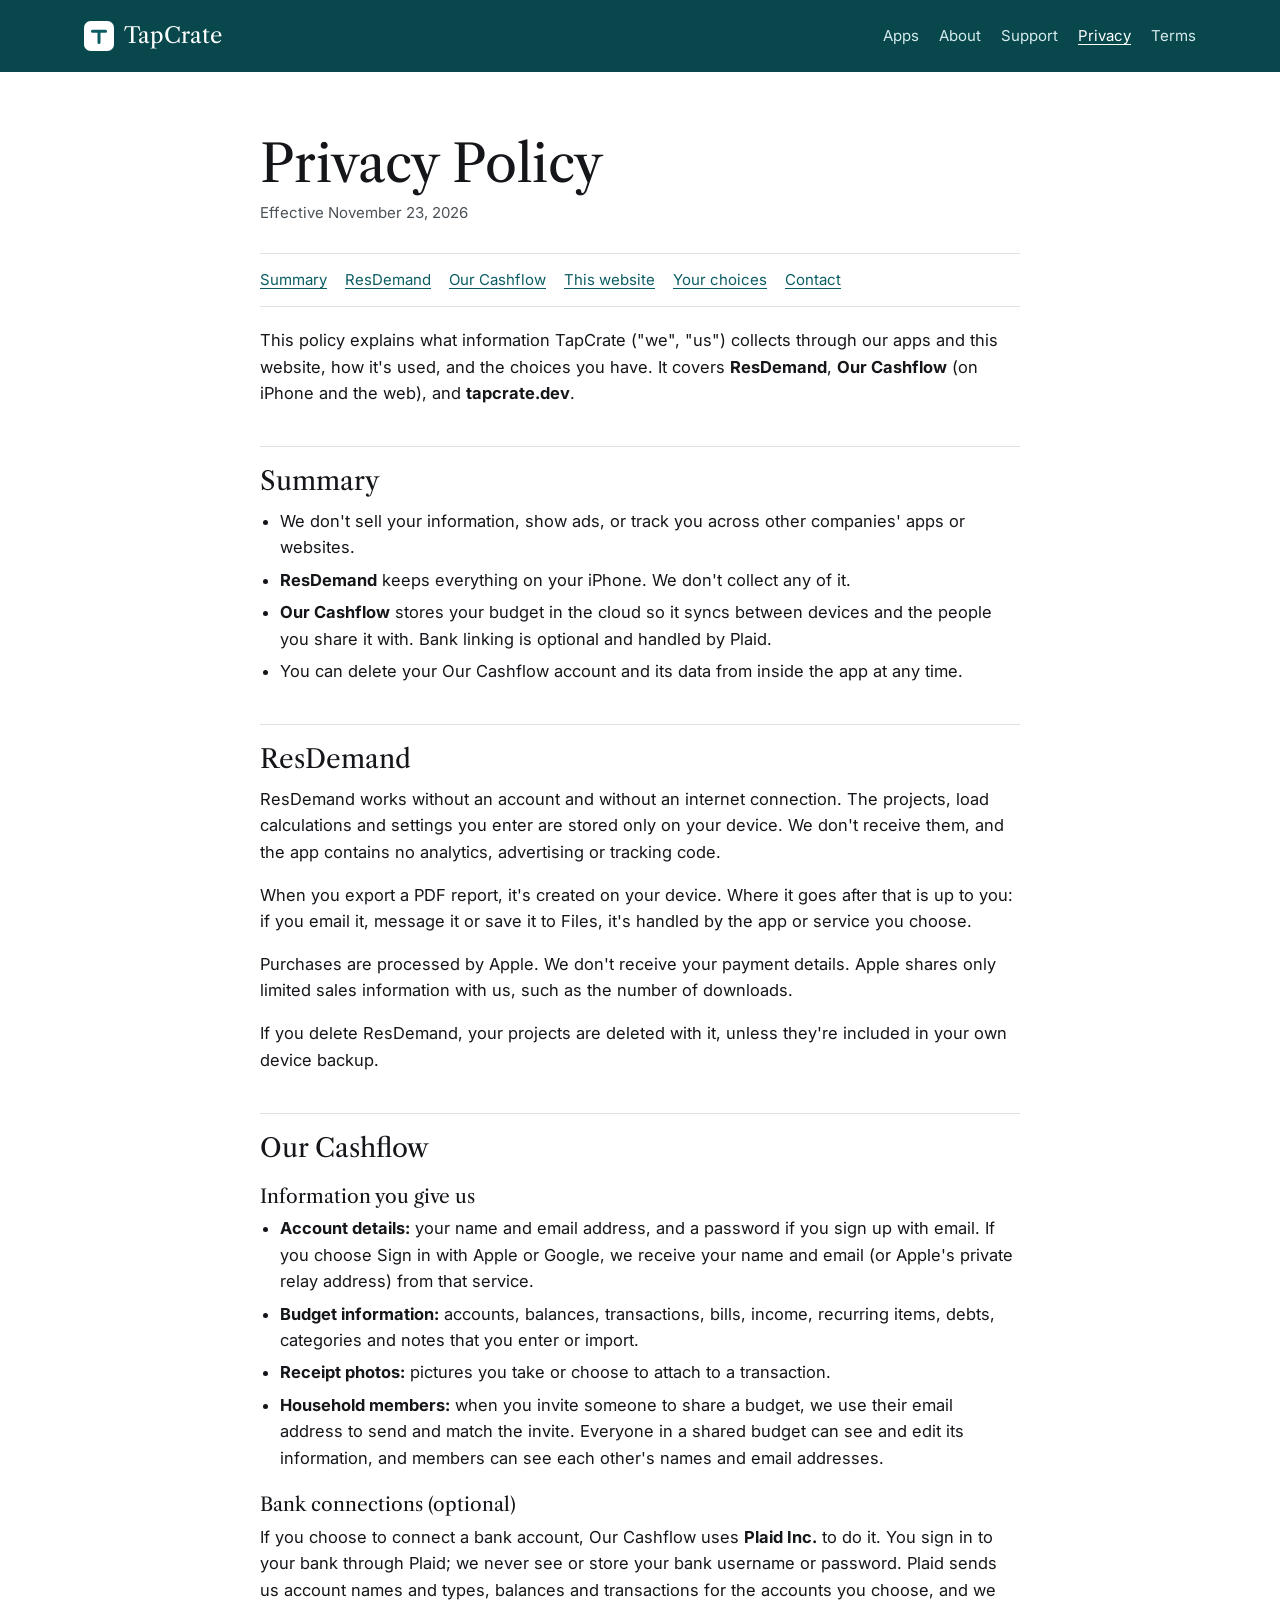
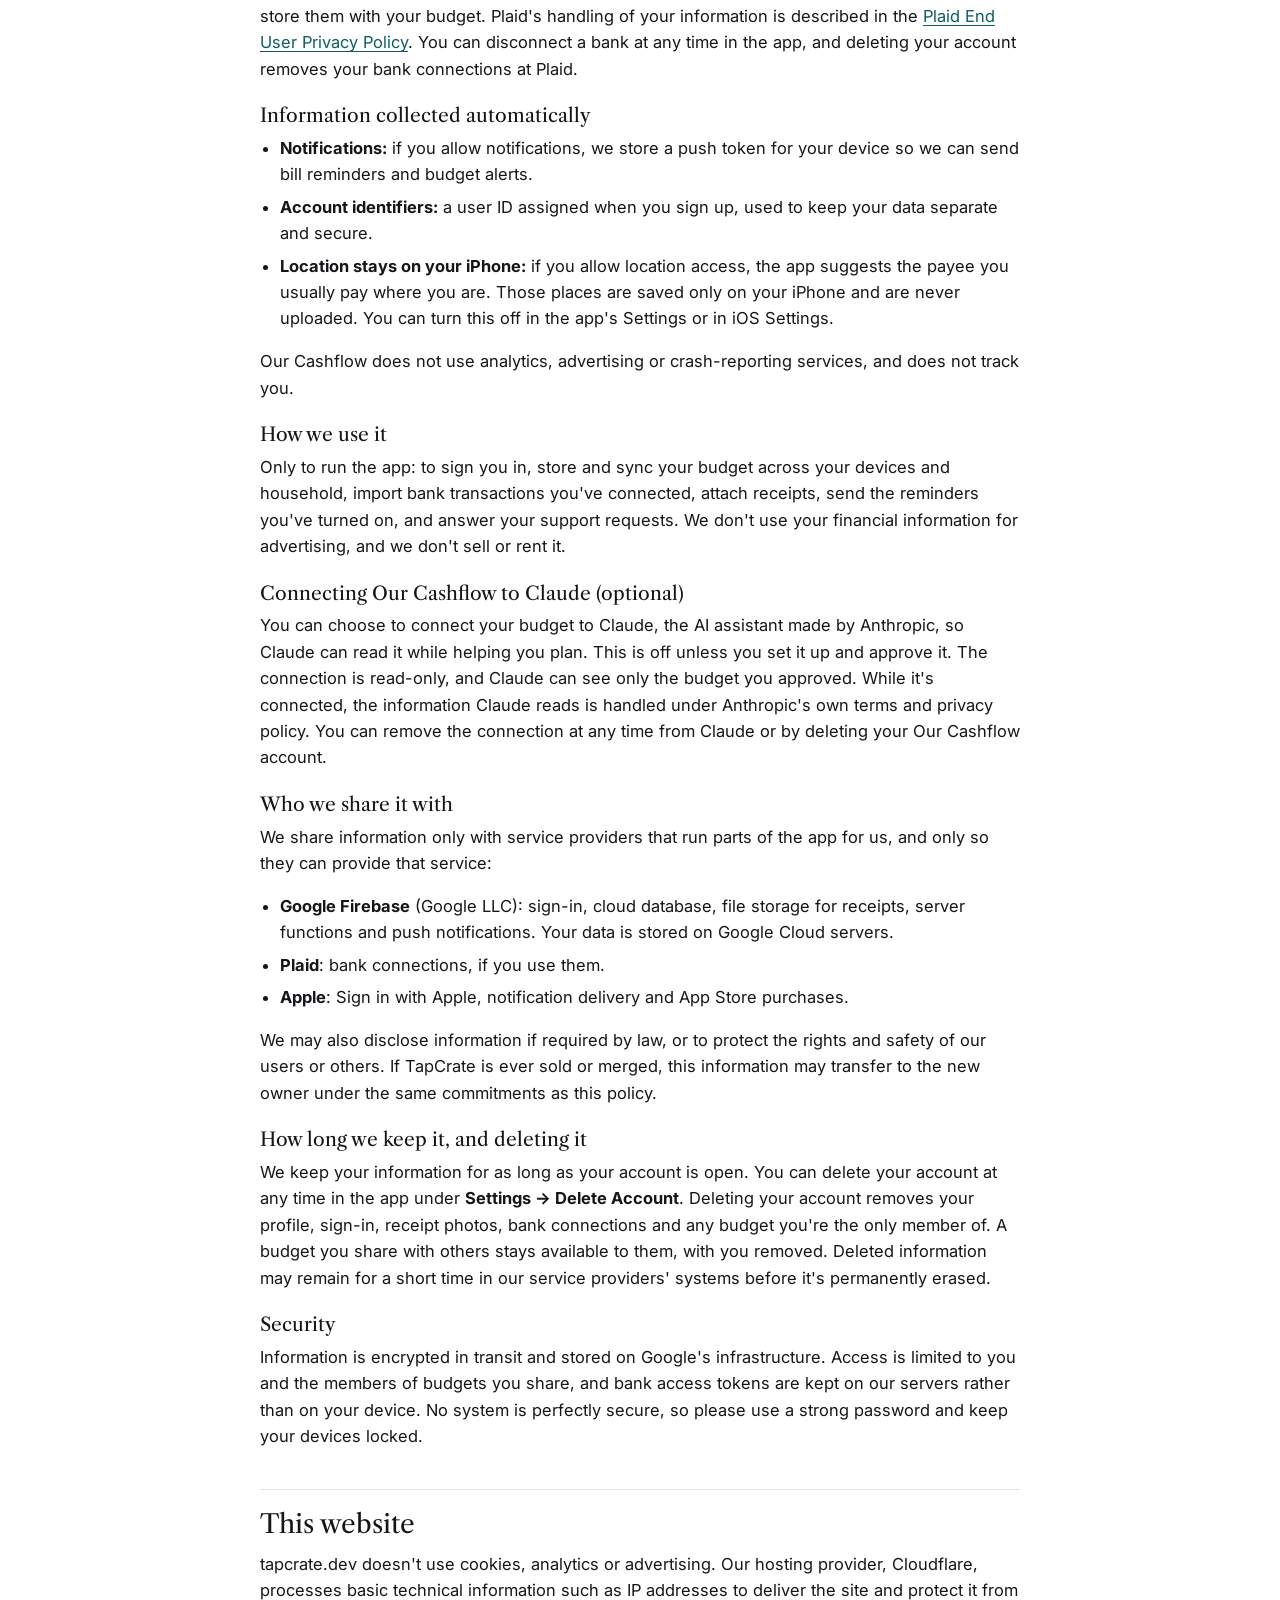
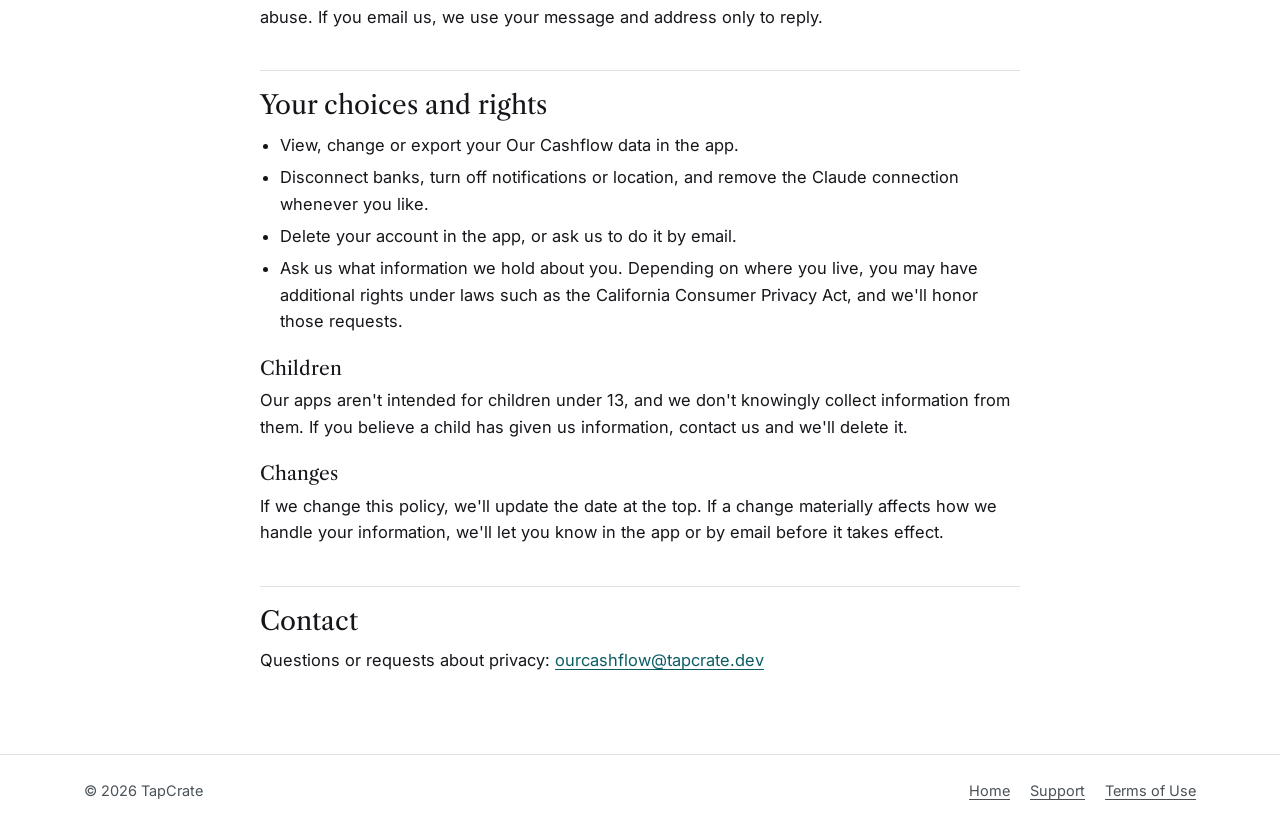
==== privacy.html @ 1190f865 "Add TapCrate website Home page with ResDemand and Our Cashflow, support page, privacy policy and ter" ====
<!DOCTYPE html>
<html lang="en">
<head>
<meta charset="utf-8">
<meta name="viewport" content="width=device-width, initial-scale=1">
<title>Privacy Policy · TapCrate</title>
<link rel="icon" href="data:image/svg+xml,%3Csvg xmlns='http://www.w3.org/2000/svg' viewBox='0 0 32 32'%3E%3Crect width='32' height='32' rx='7' fill='%230b5d63'/%3E%3Cpath d='M9 11h14M16 11v12' stroke='white' stroke-width='3.2' stroke-linecap='round'/%3E%3C/svg%3E">
<link rel="preconnect" href="https://fonts.googleapis.com"><link rel="preconnect" href="https://fonts.gstatic.com" crossorigin>
<link href="https://fonts.googleapis.com/css2?family=Inter:wght@400;600&family=Libre+Caslon+Text&display=swap" rel="stylesheet">
<link rel="stylesheet" href="style.css">
</head>
<body>
<header class="top"><div class="wrap">
  <a class="brand" href="index.html"><svg viewBox="0 0 32 32" aria-hidden="true"><rect width="32" height="32" rx="7" fill="#fff"/><path d="M9 11h14M16 11v12" stroke="#0b5d63" stroke-width="3.2" stroke-linecap="round"/></svg>TapCrate</a>
  <nav aria-label="Main"><a href="index.html#apps">Apps</a><a href="index.html#about">About</a><a href="support.html">Support</a><a href="privacy.html" aria-current="page">Privacy</a><a href="terms.html">Terms</a></nav>
</div></header>

<main class="band"><article class="doc">
  <h1>Privacy Policy</h1>
  <p class="meta">Effective November 23, 2026</p>
  <nav class="toc" aria-label="On this page"><a href="#summary">Summary</a><a href="#resdemand">ResDemand</a><a href="#our-cashflow">Our Cashflow</a><a href="#website">This website</a><a href="#rights">Your choices</a><a href="#contact">Contact</a></nav>

  <p style="margin-top:20px">This policy explains what information TapCrate ("we", "us") collects through our apps and this website, how it's used, and the choices you have. It covers <strong>ResDemand</strong>, <strong>Our Cashflow</strong> (on iPhone and the web), and <strong>tapcrate.dev</strong>.</p>

  <h2 id="summary">Summary</h2>
  <ul>
    <li>We don't sell your information, show ads, or track you across other companies' apps or websites.</li>
    <li><strong>ResDemand</strong> keeps everything on your iPhone. We don't collect any of it.</li>
    <li><strong>Our Cashflow</strong> stores your budget in the cloud so it syncs between devices and the people you share it with. Bank linking is optional and handled by Plaid.</li>
    <li>You can delete your Our Cashflow account and its data from inside the app at any time.</li>
  </ul>

  <h2 id="resdemand">ResDemand</h2>
  <p>ResDemand works without an account and without an internet connection. The projects, load calculations and settings you enter are stored only on your device. We don't receive them, and the app contains no analytics, advertising or tracking code.</p>
  <p>When you export a PDF report, it's created on your device. Where it goes after that is up to you: if you email it, message it or save it to Files, it's handled by the app or service you choose.</p>
  <p>Purchases are processed by Apple. We don't receive your payment details. Apple shares only limited sales information with us, such as the number of downloads.</p>
  <p>If you delete ResDemand, your projects are deleted with it, unless they're included in your own device backup.</p>

  <h2 id="our-cashflow">Our Cashflow</h2>
  <h3>Information you give us</h3>
  <ul>
    <li><strong>Account details:</strong> your name and email address, and a password if you sign up with email. If you choose Sign in with Apple or Google, we receive your name and email (or Apple's private relay address) from that service.</li>
    <li><strong>Budget information:</strong> accounts, balances, transactions, bills, income, recurring items, debts, categories and notes that you enter or import.</li>
    <li><strong>Receipt photos:</strong> pictures you take or choose to attach to a transaction.</li>
    <li><strong>Household members:</strong> when you invite someone to share a budget, we use their email address to send and match the invite. Everyone in a shared budget can see and edit its information, and members can see each other's names and email addresses.</li>
  </ul>

  <h3>Bank connections (optional)</h3>
  <p>If you choose to connect a bank account, Our Cashflow uses <strong>Plaid Inc.</strong> to do it. You sign in to your bank through Plaid; we never see or store your bank username or password. Plaid sends us account names and types, balances and transactions for the accounts you choose, and we store them with your budget. Plaid's handling of your information is described in the <a href="https://plaid.com/legal/#end-user-privacy-policy">Plaid End User Privacy Policy</a>. You can disconnect a bank at any time in the app, and deleting your account removes your bank connections at Plaid.</p>

  <h3>Information collected automatically</h3>
  <ul>
    <li><strong>Notifications:</strong> if you allow notifications, we store a push token for your device so we can send bill reminders and budget alerts.</li>
    <li><strong>Account identifiers:</strong> a user ID assigned when you sign up, used to keep your data separate and secure.</li>
    <li><strong>Location stays on your iPhone:</strong> if you allow location access, the app suggests the payee you usually pay where you are. Those places are saved only on your iPhone and are never uploaded. You can turn this off in the app's Settings or in iOS Settings.</li>
  </ul>
  <p>Our Cashflow does not use analytics, advertising or crash-reporting services, and does not track you.</p>

  <h3>How we use it</h3>
  <p>Only to run the app: to sign you in, store and sync your budget across your devices and household, import bank transactions you've connected, attach receipts, send the reminders you've turned on, and answer your support requests. We don't use your financial information for advertising, and we don't sell or rent it.</p>

  <h3>Connecting Our Cashflow to Claude (optional)</h3>
  <p>You can choose to connect your budget to Claude, the AI assistant made by Anthropic, so Claude can read it while helping you plan. This is off unless you set it up and approve it. The connection is read-only, and Claude can see only the budget you approved. While it's connected, the information Claude reads is handled under Anthropic's own terms and privacy policy. You can remove the connection at any time from Claude or by deleting your Our Cashflow account.</p>

  <h3>Who we share it with</h3>
  <p>We share information only with service providers that run parts of the app for us, and only so they can provide that service:</p>
  <ul>
    <li><strong>Google Firebase</strong> (Google LLC): sign-in, cloud database, file storage for receipts, server functions and push notifications. Your data is stored on Google Cloud servers.</li>
    <li><strong>Plaid</strong>: bank connections, if you use them.</li>
    <li><strong>Apple</strong>: Sign in with Apple, notification delivery and App Store purchases.</li>
  </ul>
  <p>We may also disclose information if required by law, or to protect the rights and safety of our users or others. If TapCrate is ever sold or merged, this information may transfer to the new owner under the same commitments as this policy.</p>

  <h3>How long we keep it, and deleting it</h3>
  <p>We keep your information for as long as your account is open. You can delete your account at any time in the app under <strong>Settings → Delete Account</strong>. Deleting your account removes your profile, sign-in, receipt photos, bank connections and any budget you're the only member of. A budget you share with others stays available to them, with you removed. Deleted information may remain for a short time in our service providers' systems before it's permanently erased.</p>

  <h3>Security</h3>
  <p>Information is encrypted in transit and stored on Google's infrastructure. Access is limited to you and the members of budgets you share, and bank access tokens are kept on our servers rather than on your device. No system is perfectly secure, so please use a strong password and keep your devices locked.</p>

  <h2 id="website">This website</h2>
  <p>tapcrate.dev doesn't use cookies, analytics or advertising. Our hosting provider, Cloudflare, processes basic technical information such as IP addresses to deliver the site and protect it from abuse. If you email us, we use your message and address only to reply.</p>

  <h2 id="rights">Your choices and rights</h2>
  <ul>
    <li>View, change or export your Our Cashflow data in the app.</li>
    <li>Disconnect banks, turn off notifications or location, and remove the Claude connection whenever you like.</li>
    <li>Delete your account in the app, or ask us to do it by email.</li>
    <li>Ask us what information we hold about you. Depending on where you live, you may have additional rights under laws such as the California Consumer Privacy Act, and we'll honor those requests.</li>
  </ul>

  <h3>Children</h3>
  <p>Our apps aren't intended for children under 13, and we don't knowingly collect information from them. If you believe a child has given us information, contact us and we'll delete it.</p>

  <h3>Changes</h3>
  <p>If we change this policy, we'll update the date at the top. If a change materially affects how we handle your information, we'll let you know in the app or by email before it takes effect.</p>

  <h2 id="contact">Contact</h2>
  <p>Questions or requests about privacy: <a href="mailto:ourcashflow@tapcrate.dev">ourcashflow@tapcrate.dev</a></p>
</article></main>

<footer><div class="wrap">
  <span>© 2026 TapCrate</span>
  <nav aria-label="Footer"><a href="index.html">Home</a><a href="support.html">Support</a><a href="terms.html">Terms of Use</a></nav>
</div></footer>
</body>
</html>
---- style.css ----
/*
VOICE: a small, trustworthy software studio. Calm, factual, like a well-made spec sheet.
IDEA: a printed product catalog page from a trade supplier: nameplate up top, ruled entries, fine print at the back.
PICTURE: an iPhone drawn in SVG holding the two real app icons, on a deep teal field.
COLOUR and TYPE: white ground, ink #14161a, deep teal #0b5d63, rule grey. Libre Caslon Text for titles, Inter for text.
LAYOUT: full-width teal nameplate band with title and phone; ruled app entries; about and contact; legal pages as a calm single column.
*/
:root{color-scheme:light dark;
  --bg:light-dark(#ffffff,#0d1416);--ink:light-dark(#14161a,#e7eeef);--soft:light-dark(#4a5258,#a9b6b9);
  --rule:light-dark(#dde2e4,#22302f);--teal:light-dark(#0b5d63,#5fb9bf);--field:#0b5d63;--field-deep:#08474c;
  --card:light-dark(#f5f8f8,#121d1f)}
:root[data-theme=light]{color-scheme:light}:root[data-theme=dark]{color-scheme:dark}
*{box-sizing:border-box;min-width:0}
html{scroll-padding-top:72px}
body{margin:0;background:var(--bg);color:var(--ink);font:16.5px/1.6 Inter,system-ui,-apple-system,"Segoe UI",sans-serif;overflow-x:clip}
a{color:var(--teal);text-underline-offset:3px}
a:focus-visible,button:focus-visible{outline:3px solid #7fd3d8;outline-offset:3px;border-radius:4px}
h1,h2,h3{font-family:"Libre Caslon Text",Georgia,serif;font-weight:400;line-height:1.1;text-wrap:balance;margin:0}
h1{font-size:clamp(34px,5vw,52px)}h2{font-size:clamp(28px,3.4vw,38px)}h3{font-size:24px}
p{margin:0 0 1em}
.wrap{max-width:1240px;margin:0 auto}
.band{padding:clamp(36px,5vw,72px) max(5vw,16px)}

/* header */
.top{background:var(--field-deep);color:#fff}
.top .wrap{display:flex;flex-wrap:wrap;align-items:center;justify-content:space-between;gap:8px 24px;padding:14px max(5vw,16px)}
.brand{display:flex;align-items:center;gap:10px;color:#fff;text-decoration:none;font-family:"Libre Caslon Text",Georgia,serif;font-size:22px}
.brand svg{width:30px;height:30px}
.top nav{display:flex;flex-wrap:wrap;gap:4px 20px}
.top nav a{color:#d6ecee;text-decoration:none;padding:10px 0;font-size:15px}
.top nav a:hover,.top nav a[aria-current]{color:#fff;text-decoration:underline}

/* hero */
.hero{background:var(--field);color:#fff}
.hero .wrap{display:grid;grid-template-columns:minmax(0,1.1fr) minmax(0,.9fr);gap:clamp(24px,5vw,72px);align-items:center}
.hero p{color:#d9eeef;font-size:18px;max-width:34em}
.hero h1{margin-bottom:20px}
.btns{display:flex;flex-wrap:wrap;gap:12px;margin-top:28px}
.btn{display:inline-flex;align-items:center;min-height:46px;padding:0 22px;border-radius:999px;font-weight:600;text-decoration:none;font-size:15.5px}
.btn.light{background:#fff;color:var(--field-deep)}
.btn.line{border:1.5px solid #9fd2d6;color:#fff}
.btn.solid{background:var(--teal);color:light-dark(#fff,#0d1416)}
.phone{width:100%;max-width:340px;height:auto;justify-self:center;display:block}
@media(prefers-reduced-motion:no-preference){.phone{animation:rise .9s ease-out both}@keyframes rise{from{opacity:0;transform:translateY(18px)}}}

/* apps */
.apps h2{margin-bottom:8px}
.lede{color:var(--soft);max-width:40em;margin-bottom:28px}
.app{display:grid;grid-template-columns:112px minmax(0,1fr);gap:clamp(18px,3vw,36px);padding:32px 0;border-top:1px solid var(--rule)}
.app:last-child{border-bottom:1px solid var(--rule)}
.app img{width:112px;height:112px;border-radius:26px;box-shadow:0 6px 18px rgb(0 0 0/.18)}
.app h3{margin-bottom:4px}
.status{display:inline-block;font-size:13.5px;font-weight:600;color:var(--teal);margin-bottom:12px}
.app ul{margin:0 0 18px;padding-left:1.2em;columns:2 260px;column-gap:32px}
.app li{margin-bottom:6px;break-inside:avoid}
.links{display:flex;flex-wrap:wrap;gap:10px 22px;align-items:center;font-size:15px}

/* about + contact */
.split{display:grid;grid-template-columns:minmax(0,1fr) minmax(0,1fr);gap:clamp(24px,5vw,72px)}
.about{background:var(--card)}
.facts{margin:0;display:grid;grid-template-columns:auto minmax(0,1fr);gap:10px 20px;font-size:15.5px}
.facts dt{color:var(--soft)}.facts dd{margin:0}

/* legal pages */
.doc{max-width:760px;margin:0 auto}
.doc h1{margin-bottom:8px}
.doc .meta{color:var(--soft);font-size:15px;margin-bottom:28px}
.doc h2{font-size:26px;margin:40px 0 12px;padding-top:20px;border-top:1px solid var(--rule)}
.doc h3{font-size:19px;margin:24px 0 8px}
.doc ul{padding-left:1.2em;margin:0 0 1em}.doc li{margin-bottom:6px}
.toc{display:flex;flex-wrap:wrap;gap:6px 18px;font-size:15px;padding:14px 0;border-block:1px solid var(--rule);margin-bottom:8px}
.note{background:var(--card);border-radius:10px;padding:16px 18px;font-size:15.5px}
details{border-top:1px solid var(--rule);padding:14px 0}
summary{cursor:pointer;font-weight:600;min-height:28px}
details p{margin:10px 0 0}

/* footer */
footer{border-top:1px solid var(--rule);font-size:14.5px;color:var(--soft)}
footer .wrap{display:flex;flex-wrap:wrap;justify-content:space-between;gap:10px 24px;padding:24px max(5vw,16px)}
footer nav{display:flex;flex-wrap:wrap;gap:6px 20px}
footer a{color:var(--soft)}

@media(max-width:760px){
  .hero .wrap,.split{grid-template-columns:minmax(0,1fr)}
  .phone{max-width:240px}
  .app{grid-template-columns:72px minmax(0,1fr)}
  .app img{width:72px;height:72px;border-radius:17px}
}
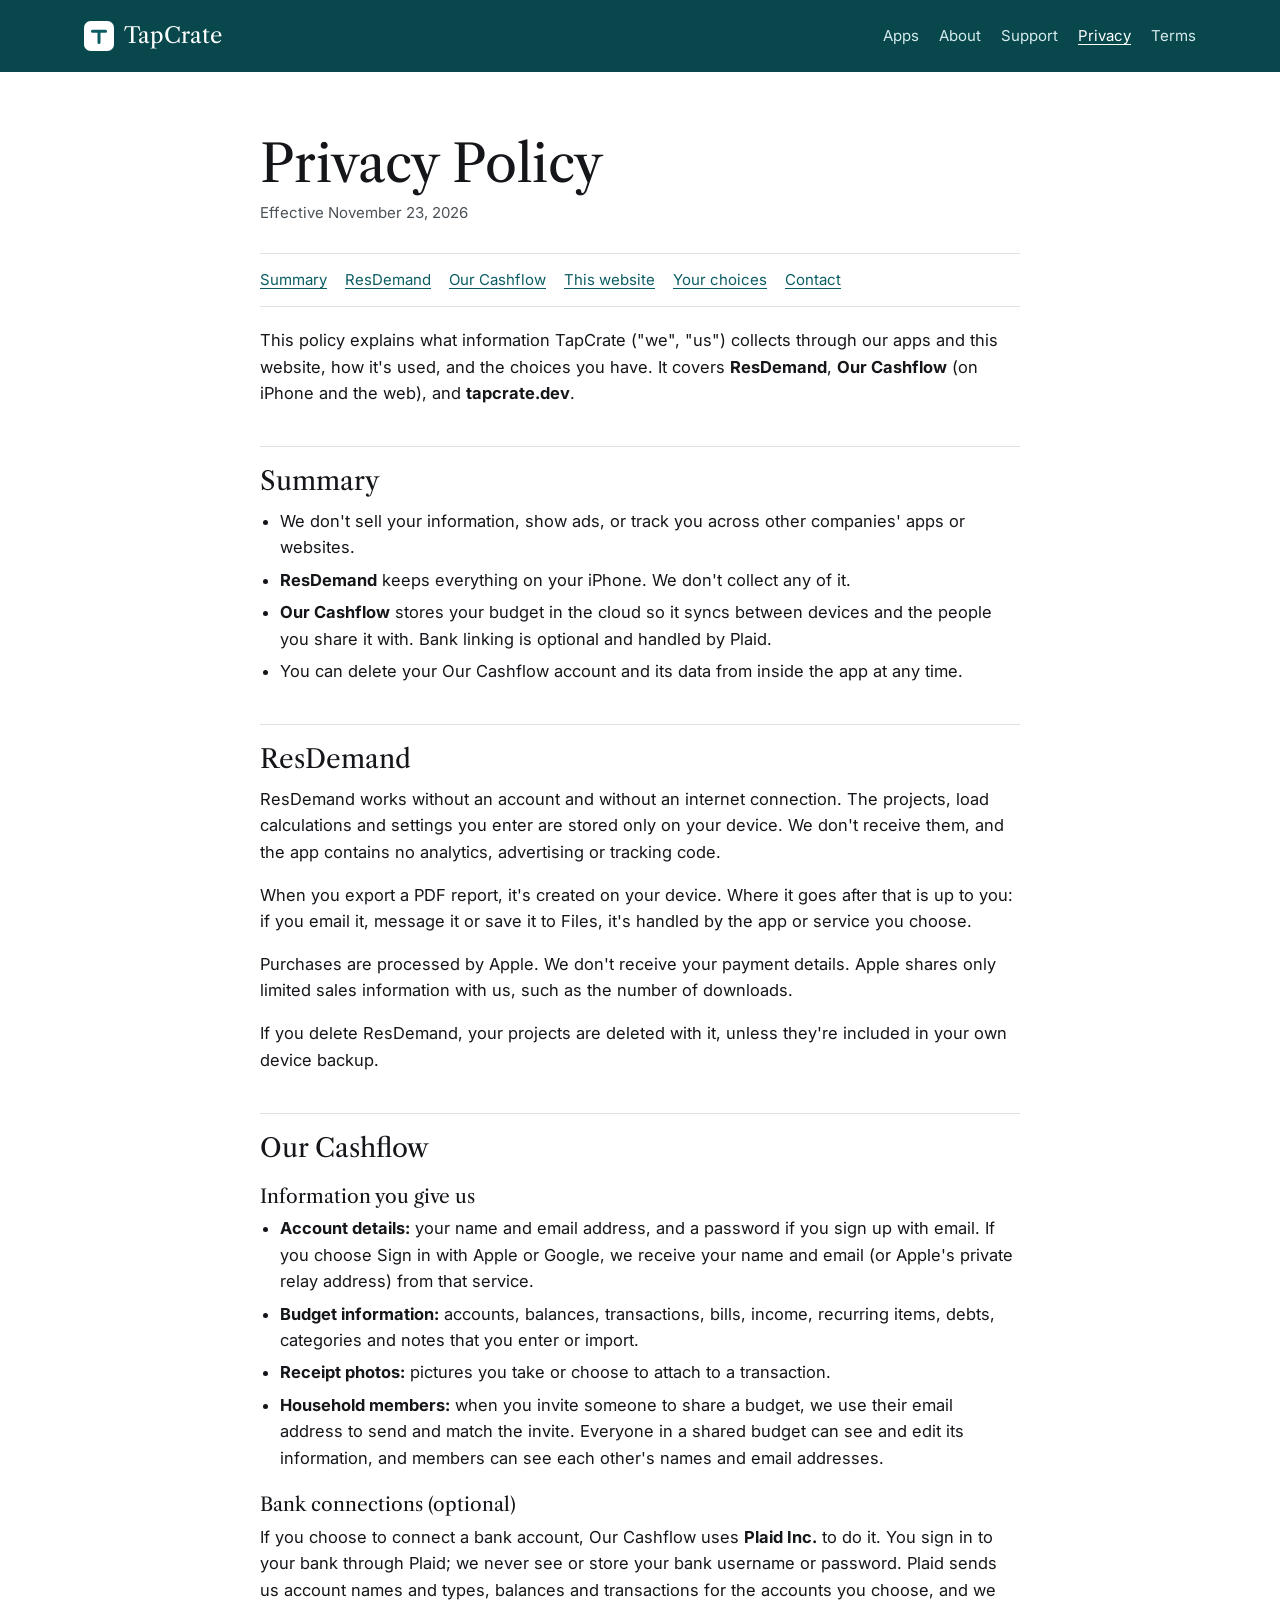
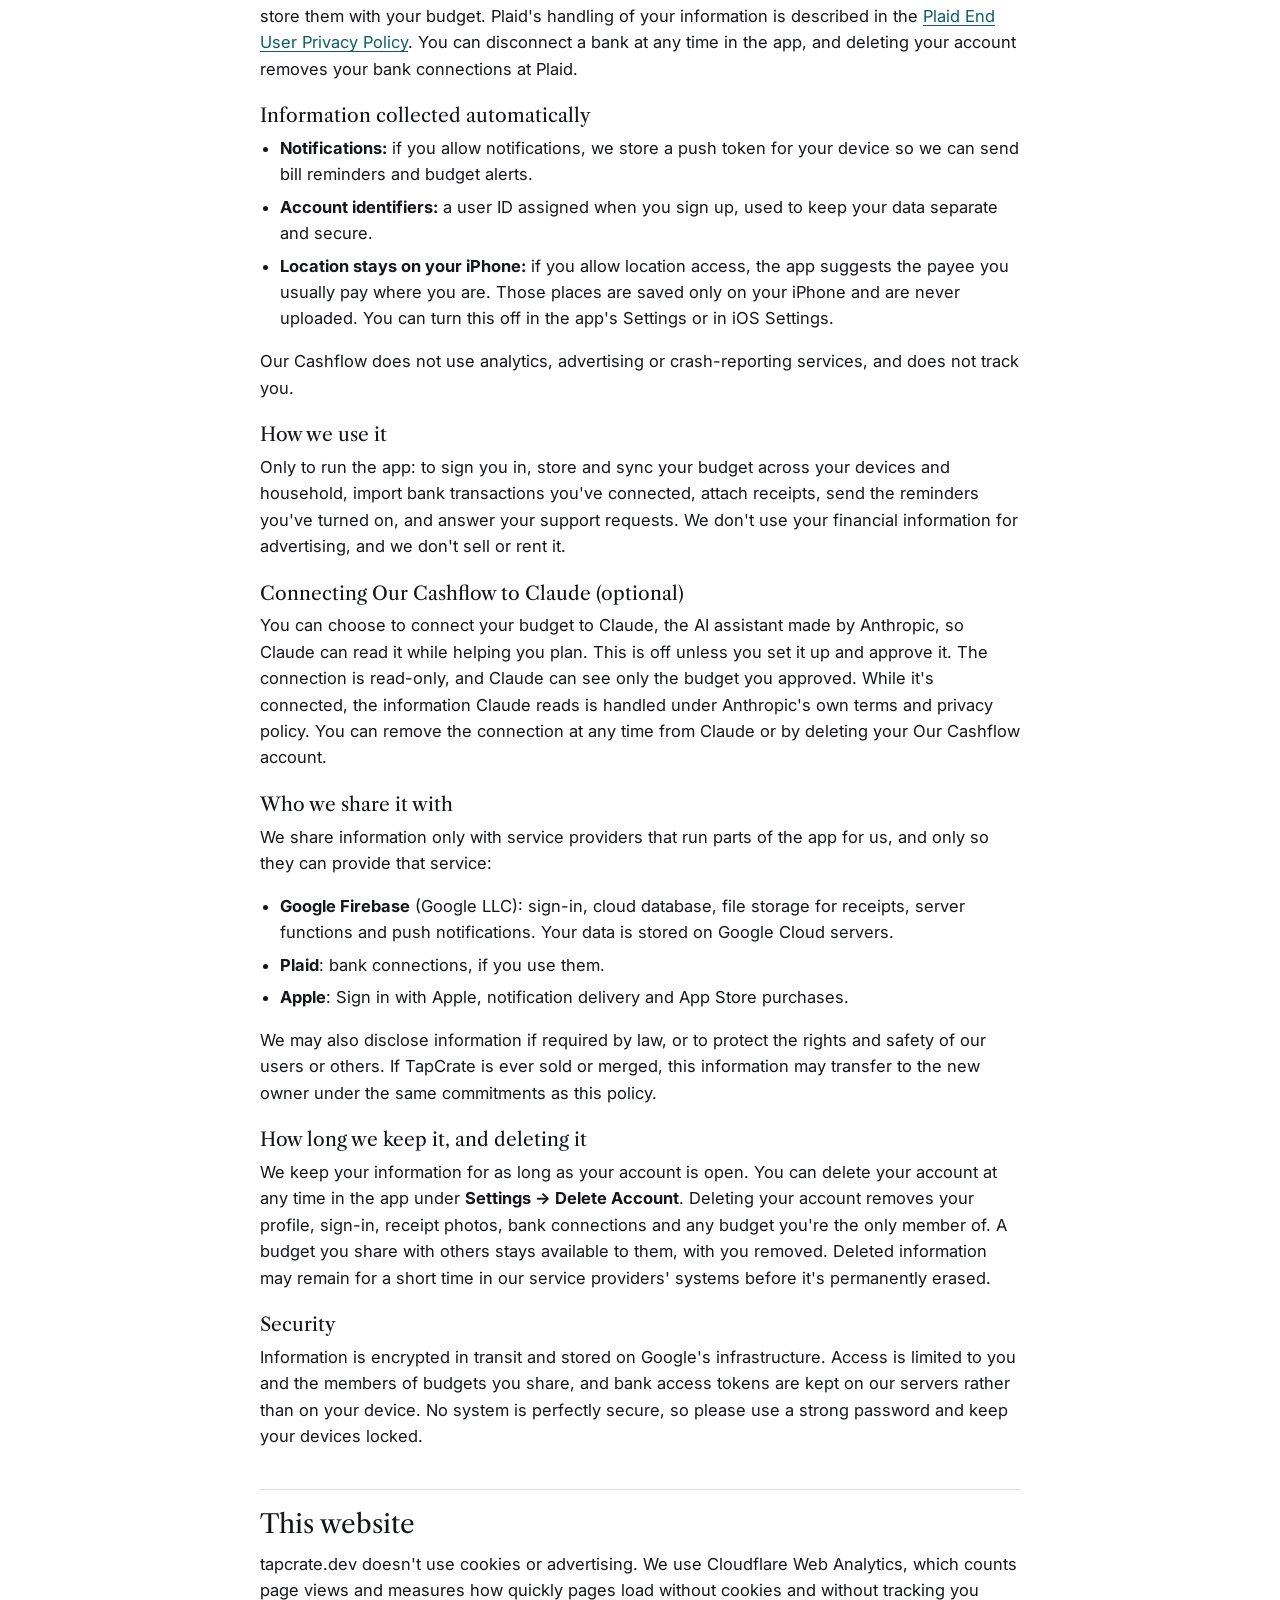
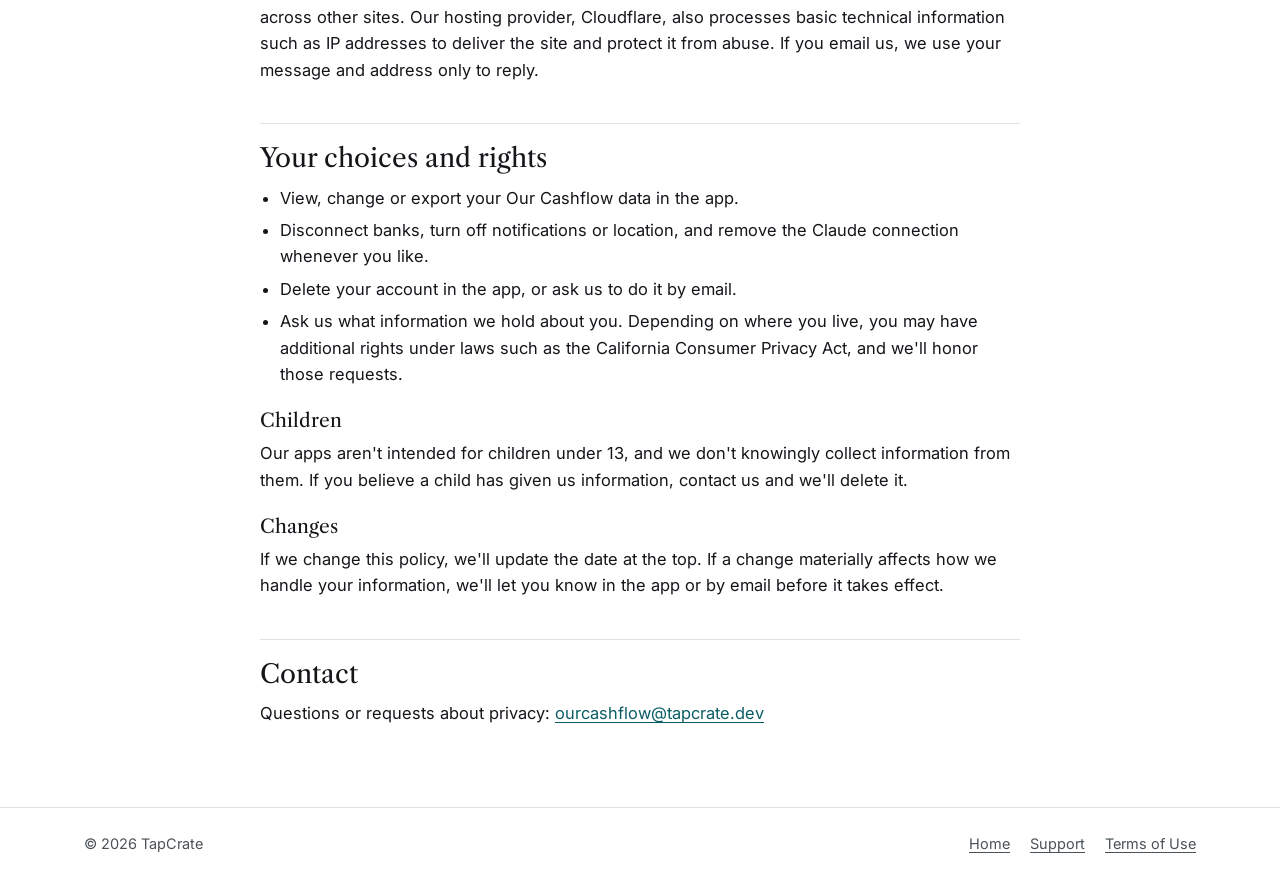
==== commit 09d92c63: "Allow Cloudflare Web Analytics Let the CSP load Cloudflare's analytics beacon, and say in the privac" ====
--- a/privacy.html
+++ b/privacy.html
@@ -78,7 +78,7 @@
   <p>Information is encrypted in transit and stored on Google's infrastructure. Access is limited to you and the members of budgets you share, and bank access tokens are kept on our servers rather than on your device. No system is perfectly secure, so please use a strong password and keep your devices locked.</p>
 
   <h2 id="website">This website</h2>
-  <p>tapcrate.dev doesn't use cookies, analytics or advertising. Our hosting provider, Cloudflare, processes basic technical information such as IP addresses to deliver the site and protect it from abuse. If you email us, we use your message and address only to reply.</p>
+  <p>tapcrate.dev doesn't use cookies or advertising. We use Cloudflare Web Analytics, which counts page views and measures how quickly pages load without cookies and without tracking you across other sites. Our hosting provider, Cloudflare, also processes basic technical information such as IP addresses to deliver the site and protect it from abuse. If you email us, we use your message and address only to reply.</p>
 
   <h2 id="rights">Your choices and rights</h2>
   <ul>
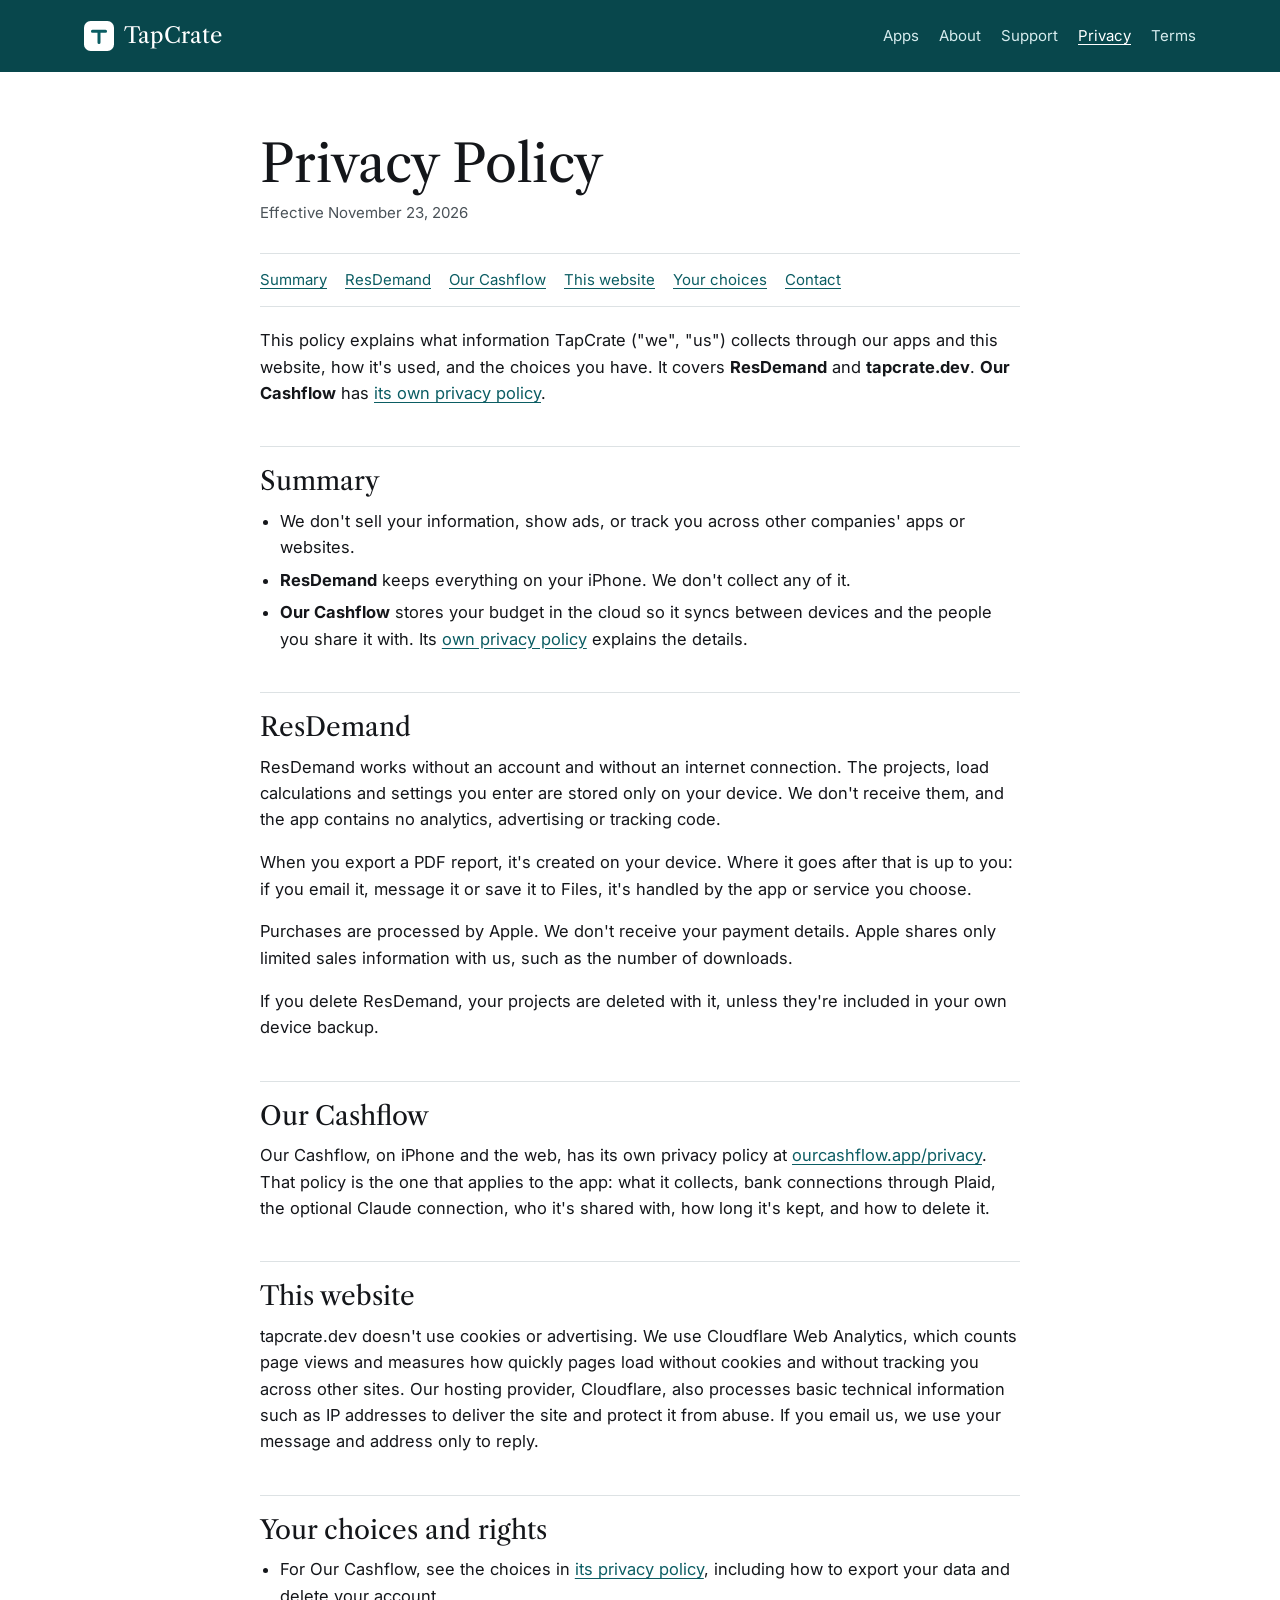
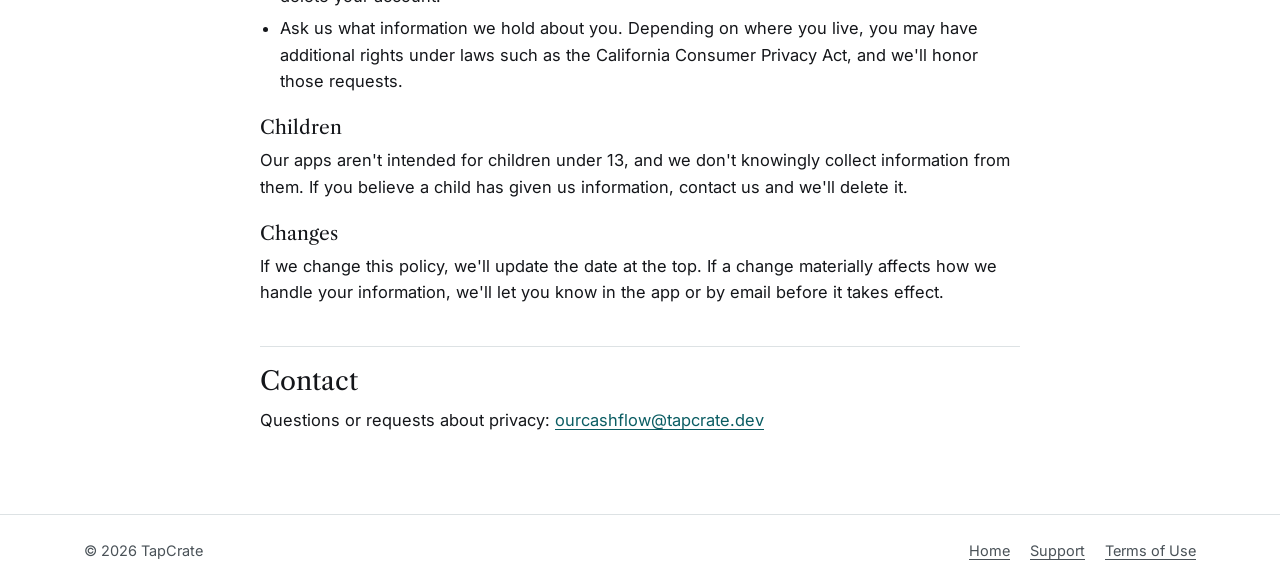
==== commit b59ad83c: "Point Our Cashflow's privacy, terms and support to ourcashflow.app Our Cashflow's own pages at ourca" ====
--- a/privacy.html
+++ b/privacy.html
@@ -20,14 +20,13 @@
   <p class="meta">Effective November 23, 2026</p>
   <nav class="toc" aria-label="On this page"><a href="#summary">Summary</a><a href="#resdemand">ResDemand</a><a href="#our-cashflow">Our Cashflow</a><a href="#website">This website</a><a href="#rights">Your choices</a><a href="#contact">Contact</a></nav>
 
-  <p style="margin-top:20px">This policy explains what information TapCrate ("we", "us") collects through our apps and this website, how it's used, and the choices you have. It covers <strong>ResDemand</strong>, <strong>Our Cashflow</strong> (on iPhone and the web), and <strong>tapcrate.dev</strong>.</p>
+  <p style="margin-top:20px">This policy explains what information TapCrate ("we", "us") collects through our apps and this website, how it's used, and the choices you have. It covers <strong>ResDemand</strong> and <strong>tapcrate.dev</strong>. <strong>Our Cashflow</strong> has <a href="https://ourcashflow.app/privacy/">its own privacy policy</a>.</p>
 
   <h2 id="summary">Summary</h2>
   <ul>
     <li>We don't sell your information, show ads, or track you across other companies' apps or websites.</li>
     <li><strong>ResDemand</strong> keeps everything on your iPhone. We don't collect any of it.</li>
-    <li><strong>Our Cashflow</strong> stores your budget in the cloud so it syncs between devices and the people you share it with. Bank linking is optional and handled by Plaid.</li>
-    <li>You can delete your Our Cashflow account and its data from inside the app at any time.</li>
+    <li><strong>Our Cashflow</strong> stores your budget in the cloud so it syncs between devices and the people you share it with. Its <a href="https://ourcashflow.app/privacy/">own privacy policy</a> explains the details.</li>
   </ul>
 
   <h2 id="resdemand">ResDemand</h2>
@@ -37,54 +36,14 @@
   <p>If you delete ResDemand, your projects are deleted with it, unless they're included in your own device backup.</p>
 
   <h2 id="our-cashflow">Our Cashflow</h2>
-  <h3>Information you give us</h3>
-  <ul>
-    <li><strong>Account details:</strong> your name and email address, and a password if you sign up with email. If you choose Sign in with Apple or Google, we receive your name and email (or Apple's private relay address) from that service.</li>
-    <li><strong>Budget information:</strong> accounts, balances, transactions, bills, income, recurring items, debts, categories and notes that you enter or import.</li>
-    <li><strong>Receipt photos:</strong> pictures you take or choose to attach to a transaction.</li>
-    <li><strong>Household members:</strong> when you invite someone to share a budget, we use their email address to send and match the invite. Everyone in a shared budget can see and edit its information, and members can see each other's names and email addresses.</li>
-  </ul>
-
-  <h3>Bank connections (optional)</h3>
-  <p>If you choose to connect a bank account, Our Cashflow uses <strong>Plaid Inc.</strong> to do it. You sign in to your bank through Plaid; we never see or store your bank username or password. Plaid sends us account names and types, balances and transactions for the accounts you choose, and we store them with your budget. Plaid's handling of your information is described in the <a href="https://plaid.com/legal/#end-user-privacy-policy">Plaid End User Privacy Policy</a>. You can disconnect a bank at any time in the app, and deleting your account removes your bank connections at Plaid.</p>
-
-  <h3>Information collected automatically</h3>
-  <ul>
-    <li><strong>Notifications:</strong> if you allow notifications, we store a push token for your device so we can send bill reminders and budget alerts.</li>
-    <li><strong>Account identifiers:</strong> a user ID assigned when you sign up, used to keep your data separate and secure.</li>
-    <li><strong>Location stays on your iPhone:</strong> if you allow location access, the app suggests the payee you usually pay where you are. Those places are saved only on your iPhone and are never uploaded. You can turn this off in the app's Settings or in iOS Settings.</li>
-  </ul>
-  <p>Our Cashflow does not use analytics, advertising or crash-reporting services, and does not track you.</p>
-
-  <h3>How we use it</h3>
-  <p>Only to run the app: to sign you in, store and sync your budget across your devices and household, import bank transactions you've connected, attach receipts, send the reminders you've turned on, and answer your support requests. We don't use your financial information for advertising, and we don't sell or rent it.</p>
-
-  <h3>Connecting Our Cashflow to Claude (optional)</h3>
-  <p>You can choose to connect your budget to Claude, the AI assistant made by Anthropic, so Claude can read it while helping you plan. This is off unless you set it up and approve it. The connection is read-only, and Claude can see only the budget you approved. While it's connected, the information Claude reads is handled under Anthropic's own terms and privacy policy. You can remove the connection at any time from Claude or by deleting your Our Cashflow account.</p>
-
-  <h3>Who we share it with</h3>
-  <p>We share information only with service providers that run parts of the app for us, and only so they can provide that service:</p>
-  <ul>
-    <li><strong>Google Firebase</strong> (Google LLC): sign-in, cloud database, file storage for receipts, server functions and push notifications. Your data is stored on Google Cloud servers.</li>
-    <li><strong>Plaid</strong>: bank connections, if you use them.</li>
-    <li><strong>Apple</strong>: Sign in with Apple, notification delivery and App Store purchases.</li>
-  </ul>
-  <p>We may also disclose information if required by law, or to protect the rights and safety of our users or others. If TapCrate is ever sold or merged, this information may transfer to the new owner under the same commitments as this policy.</p>
-
-  <h3>How long we keep it, and deleting it</h3>
-  <p>We keep your information for as long as your account is open. You can delete your account at any time in the app under <strong>Settings → Delete Account</strong>. Deleting your account removes your profile, sign-in, receipt photos, bank connections and any budget you're the only member of. A budget you share with others stays available to them, with you removed. Deleted information may remain for a short time in our service providers' systems before it's permanently erased.</p>
-
-  <h3>Security</h3>
-  <p>Information is encrypted in transit and stored on Google's infrastructure. Access is limited to you and the members of budgets you share, and bank access tokens are kept on our servers rather than on your device. No system is perfectly secure, so please use a strong password and keep your devices locked.</p>
+  <p>Our Cashflow, on iPhone and the web, has its own privacy policy at <a href="https://ourcashflow.app/privacy/">ourcashflow.app/privacy</a>. That policy is the one that applies to the app: what it collects, bank connections through Plaid, the optional Claude connection, who it's shared with, how long it's kept, and how to delete it.</p>
 
   <h2 id="website">This website</h2>
   <p>tapcrate.dev doesn't use cookies or advertising. We use Cloudflare Web Analytics, which counts page views and measures how quickly pages load without cookies and without tracking you across other sites. Our hosting provider, Cloudflare, also processes basic technical information such as IP addresses to deliver the site and protect it from abuse. If you email us, we use your message and address only to reply.</p>
 
   <h2 id="rights">Your choices and rights</h2>
   <ul>
-    <li>View, change or export your Our Cashflow data in the app.</li>
-    <li>Disconnect banks, turn off notifications or location, and remove the Claude connection whenever you like.</li>
-    <li>Delete your account in the app, or ask us to do it by email.</li>
+    <li>For Our Cashflow, see the choices in <a href="https://ourcashflow.app/privacy/">its privacy policy</a>, including how to export your data and delete your account.</li>
     <li>Ask us what information we hold about you. Depending on where you live, you may have additional rights under laws such as the California Consumer Privacy Act, and we'll honor those requests.</li>
   </ul>
 
